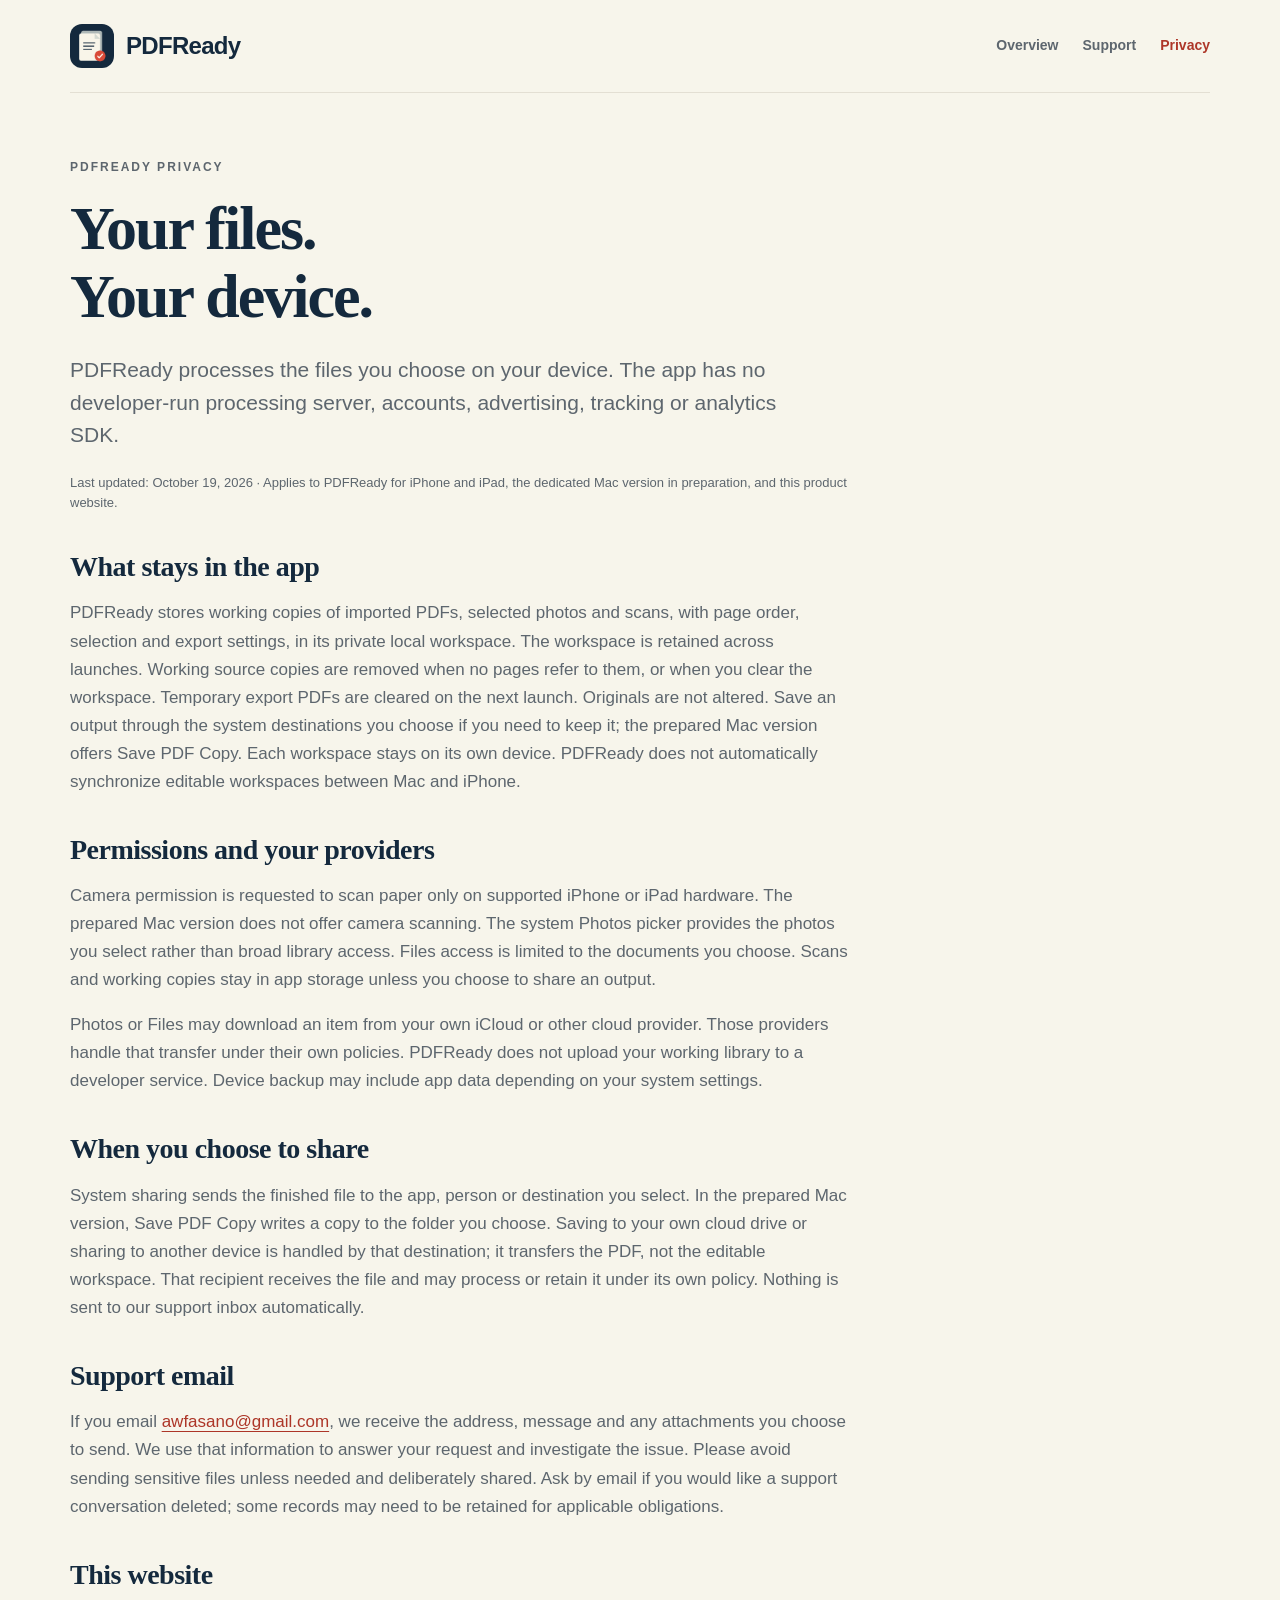
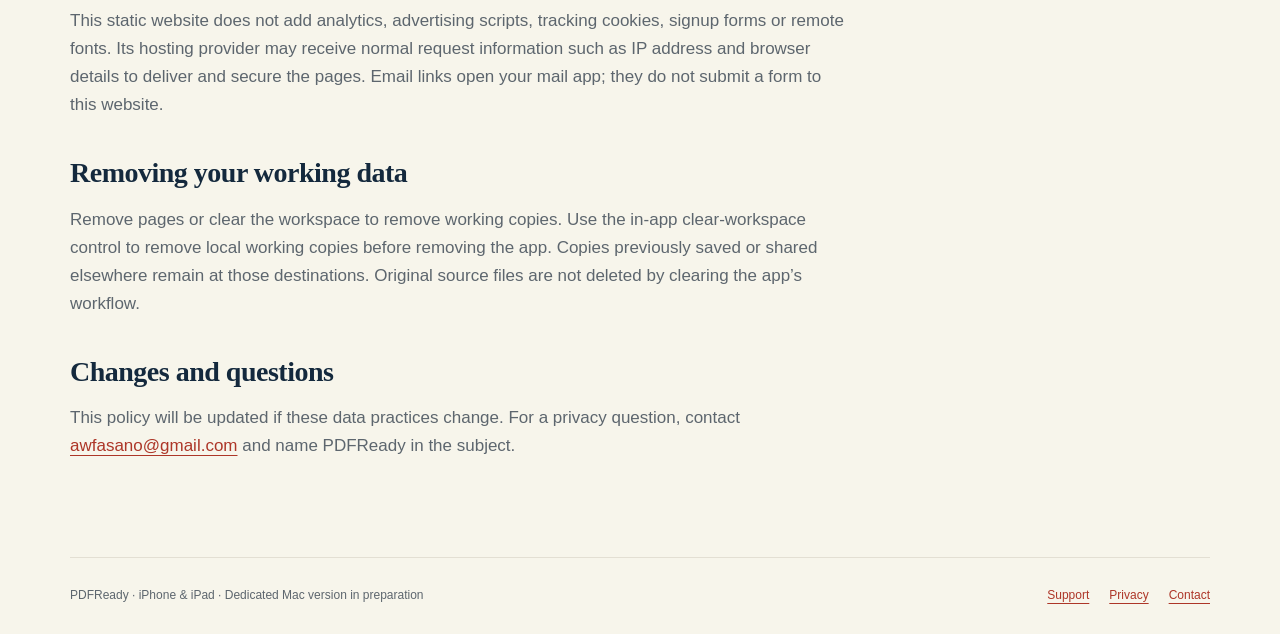
==== privacy.html @ 4ec9fe37 "PDFReady marketing, support and privacy pages Co-Authored-By: Claude Opus 5.5 <noreply@anthropic.com" ====
<!doctype html>
<html lang="en"><head><meta charset="utf-8"><meta name="viewport" content="width=device-width,initial-scale=1"><title>PDFReady privacy policy</title><meta name="description" content="How PDFReady handles local working files, permissions, sharing and support email."><meta property="og:title" content="PDFReady privacy policy"><meta property="og:description" content="How PDFReady handles local working files, permissions, sharing and support email."><link rel="canonical" href="https://awfasano.github.io/pdfready/privacy.html"><meta property="og:url" content="https://awfasano.github.io/pdfready/privacy.html"><meta property="og:image" content="https://awfasano.github.io/pdfready/assets/app-icon.png"><meta name="theme-color" content="#F7F5EB"><link rel="icon" href="assets/app-icon.png"><link rel="stylesheet" href="style.css"><script defer src="site.js"></script></head><body><a class="skip" href="#main">Skip to content</a><div class="wrap"><header class="header"><a class="brand" href="index.html"><img src="assets/app-icon.png" width="44" height="44" alt=""><span>PDFReady</span></a><nav class="nav" aria-label="Main"><a href="index.html">Overview</a><a href="support.html">Support</a><a href="privacy.html" aria-current="page">Privacy</a></nav></header><main id="main"><section class="content privacy"><p class="eyebrow">PDFReady PRIVACY</p><h1>Your files.<br>Your device.</h1><p class="lead">PDFReady processes the files you choose on your device. The app has no developer-run processing server, accounts, advertising, tracking or analytics SDK.</p><p class="small">Last updated: October 19, 2026 · Applies to PDFReady for iPhone and iPad, the dedicated Mac version in preparation, and this product website.</p><h2>What stays in the app</h2><p>PDFReady stores working copies of imported PDFs, selected photos and scans, with page order, selection and export settings, in its private local workspace. The workspace is retained across launches. Working source copies are removed when no pages refer to them, or when you clear the workspace. Temporary export PDFs are cleared on the next launch. Originals are not altered. Save an output through the system destinations you choose if you need to keep it; the prepared Mac version offers Save PDF Copy. Each workspace stays on its own device. PDFReady does not automatically synchronize editable workspaces between Mac and iPhone.</p><h2>Permissions and your providers</h2><p>Camera permission is requested to scan paper only on supported iPhone or iPad hardware. The prepared Mac version does not offer camera scanning. The system Photos picker provides the photos you select rather than broad library access. Files access is limited to the documents you choose. Scans and working copies stay in app storage unless you choose to share an output.</p><p>Photos or Files may download an item from your own iCloud or other cloud provider. Those providers handle that transfer under their own policies. PDFReady does not upload your working library to a developer service. Device backup may include app data depending on your system settings.</p><h2>When you choose to share</h2><p>System sharing sends the finished file to the app, person or destination you select. In the prepared Mac version, Save PDF Copy writes a copy to the folder you choose. Saving to your own cloud drive or sharing to another device is handled by that destination; it transfers the PDF, not the editable workspace. That recipient receives the file and may process or retain it under its own policy. Nothing is sent to our support inbox automatically.</p><h2>Support email</h2><p>If you email <a href="mailto:awfasano@gmail.com">awfasano@gmail.com</a>, we receive the address, message and any attachments you choose to send. We use that information to answer your request and investigate the issue. Please avoid sending sensitive files unless needed and deliberately shared. Ask by email if you would like a support conversation deleted; some records may need to be retained for applicable obligations.</p><h2>This website</h2><p>This static website does not add analytics, advertising scripts, tracking cookies, signup forms or remote fonts. Its hosting provider may receive normal request information such as IP address and browser details to deliver and secure the pages. Email links open your mail app; they do not submit a form to this website.</p><h2>Removing your working data</h2><p>Remove pages or clear the workspace to remove working copies. Use the in-app clear-workspace control to remove local working copies before removing the app. Copies previously saved or shared elsewhere remain at those destinations. Original source files are not deleted by clearing the app’s workflow.</p><h2>Changes and questions</h2><p>This policy will be updated if these data practices change. For a privacy question, contact <a href="mailto:awfasano@gmail.com?subject=PDFReady%20privacy">awfasano@gmail.com</a> and name PDFReady in the subject.</p></section></main><footer class="footer"><div>PDFReady · iPhone &amp; iPad · Dedicated Mac version in preparation</div><div><a href="support.html">Support</a><a href="privacy.html">Privacy</a><a href="mailto:awfasano@gmail.com">Contact</a></div></footer></div><dialog id="screen-dialog" aria-labelledby="dialog-title"><div class="dialog-head"><span id="dialog-title" class="dialog-title">App screen</span><button type="button" data-close>Close</button></div><img class="dialog-image" alt=""><p class="dialog-note">Actual simulator screen. Fictional example content.</p></dialog></body></html>
---- style.css ----
:root{--accent:#D94A38;--strong:#AD3628;--ink:#14293D;--muted:#5D666E;--canvas:#F7F5EB;--soft:#F5E1D6;--line:#E3DFD3;--display:Georgia,"Times New Roman",serif;--weight:600;}

*{box-sizing:border-box}html{scroll-behavior:smooth}body{margin:0;background:var(--canvas);color:var(--ink);font:17px/1.65 -apple-system,BlinkMacSystemFont,"Segoe UI",sans-serif}a{color:var(--strong);text-underline-offset:4px}button{font:inherit}img{max-width:100%;height:auto;display:block}a,button,summary{touch-action:manipulation}a:focus-visible,button:focus-visible,summary:focus-visible{outline:3px solid var(--strong);outline-offset:5px}::selection{background:var(--soft)}.skip{position:absolute;top:-100px;left:16px;background:white;padding:10px;z-index:5}.skip:focus{top:8px}.wrap{width:min(1140px,calc(100% - 48px));margin:auto}.header{display:flex;align-items:center;justify-content:space-between;gap:20px;padding:24px 0;border-bottom:1px solid var(--line)}.brand{display:flex;align-items:center;gap:12px;color:var(--ink);text-decoration:none;font-size:24px;font-weight:750;letter-spacing:-.7px}.brand img{width:44px;border-radius:12px}.nav{display:flex;gap:24px;flex-wrap:wrap}.nav a{font-size:14px;font-weight:650;text-decoration:none;color:var(--muted);padding:10px 0}.nav a[aria-current=page]{color:var(--strong)}.eyebrow{color:var(--strong);font:700 12px/1.4 -apple-system,sans-serif;letter-spacing:2px;margin:0 0 18px;text-transform:uppercase}.hero{display:grid;grid-template-columns:1.2fr .8fr;gap:70px;align-items:center;padding:66px 0 72px}.hero h1{font-family:var(--display);font-size:clamp(44px,6vw,76px);letter-spacing:-3px;line-height:1.03;margin:0 0 24px;font-weight:var(--weight)}.lead{max-width:560px;color:var(--muted);font-size:21px;line-height:1.55}.badge{display:inline-flex;gap:8px;align-items:center;font-size:12px;font-weight:700;letter-spacing:.8px;padding:6px 11px;background:var(--soft);border-radius:999px;margin-bottom:26px}.dot{height:6px;width:6px;background:var(--strong);border-radius:50%}.actions{display:flex;gap:12px;align-items:center;flex-wrap:wrap;margin:28px 0 20px}.button{display:inline-flex;min-height:48px;align-items:center;justify-content:center;padding:12px 22px;background:var(--ink);color:white;border-radius:15px;text-decoration:none;font-size:15px;font-weight:700;border:0;cursor:pointer}.button.secondary{background:white;color:var(--ink);border:1px solid var(--line)}.small{font-size:13px;line-height:1.55;color:var(--muted)}.hero-figure{margin:0;padding:22px 40px 0;background:var(--soft);border-radius:36px}.hero-figure img{width:270px;margin:auto;border-radius:24px;box-shadow:0 16px 48px #00000013}.hero-figure figcaption{text-align:center;margin:16px -18px 0;padding-bottom:20px;font-size:11px;line-height:1.6;color:var(--muted)}.section{padding:60px 0;border-top:1px solid var(--line)}h2{font-family:var(--display);font-size:clamp(30px,4vw,45px);line-height:1.12;letter-spacing:-1.3px;font-weight:var(--weight);margin:0 0 22px}h3{font-size:21px;line-height:1.4;margin:0 0 10px;letter-spacing:-.4px}.steps{display:grid;grid-template-columns:repeat(3,1fr);gap:26px;margin-top:32px}.step .number{display:inline-flex;align-items:center;justify-content:center;width:36px;height:36px;border:1px solid var(--line);border-radius:50%;font-size:13px;font-weight:700;margin-bottom:24px;background:white}.step p{color:var(--muted);font-size:16px;margin:0}.split{display:grid;grid-template-columns:1fr 1fr;gap:68px;align-items:start}.split p{margin:0 0 20px}.notice{padding:20px 24px;background:white;border-radius:18px;color:var(--muted);font-size:14px;border:1px solid var(--line)}.shots{display:grid;grid-template-columns:repeat(2,1fr);gap:24px;margin-top:30px}.shot{margin:0}.shot-wide{grid-column:1/-1}.shot-wide .shot-open img{max-height:700px}.shot-open{width:100%;padding:24px;background:var(--soft);border:0;border-radius:24px;cursor:zoom-in}.shot-open img{max-height:470px;width:auto;margin:auto;border-radius:18px;box-shadow:0 10px 30px #00000012}.shot figcaption{padding:16px 2px;font-size:14px;font-weight:650;line-height:1.5}.shot figcaption small{display:block;color:var(--muted);font-weight:400;font-size:12px;margin-top:5px}.price-band{display:flex;align-items:center;justify-content:space-between;gap:30px;background:var(--ink);color:white;padding:32px 38px;border-radius:26px}.price-band h2{font-size:32px;margin:0 0 10px}.price-band p{margin:0;color:#ffffffce;font-size:15px}.price-band .amount{white-space:nowrap;font-size:46px;font-weight:var(--weight);font-family:var(--display);letter-spacing:-2px}.content{max-width:780px;padding:66px 0 80px}.content h1{font:var(--weight) clamp(42px,6vw,62px)/1.1 var(--display);letter-spacing:-2px;margin:0 0 24px}.content h2{font-size:28px;margin-top:38px;margin-bottom:14px;letter-spacing:-.5px}.content .lead{max-width:760px}.help-card{margin:28px 0;background:white;border:1px solid var(--line);padding:26px;border-radius:22px}.help-card h2{margin:0 0 12px}.faq details{border-bottom:1px solid var(--line);padding:17px 0}.faq summary{cursor:pointer;font-size:17px;font-weight:650;min-height:44px;padding:8px 22px 8px 0}.faq details p{margin:12px 0 8px;color:var(--muted);font-size:16px}.privacy p{color:var(--muted)}.footer{border-top:1px solid var(--line);padding:28px 0;display:flex;justify-content:space-between;gap:24px;color:var(--muted);font-size:12px}.footer div:last-child{display:flex;gap:20px;flex-wrap:wrap}dialog{border:0;border-radius:26px;padding:18px;background:var(--canvas);max-width:min(650px,calc(100% - 24px));max-height:calc(100% - 24px)}dialog::backdrop{background:#122F35b3}.dialog-head{display:flex;align-items:center;justify-content:space-between;gap:16px;margin-bottom:16px;font-weight:650;font-size:14px}.dialog-head button{background:var(--ink);border:0;color:white;border-radius:12px;padding:10px 16px;min-height:44px;cursor:pointer}.dialog-image{max-height:75vh;width:auto;margin:auto;max-width:100%;border-radius:14px}.dialog-note{text-align:center;font-size:11px;color:var(--muted);margin:12px 0 0}
@media(max-width:760px){.wrap{width:calc(100% - 36px)}.header{padding:18px 0;gap:14px;align-items:flex-start}.brand{font-size:21px;gap:9px}.brand img{width:34px;border-radius:9px}.nav{gap:14px}.nav a{font-size:12px;padding:7px 0}.hero{grid-template-columns:1fr;gap:32px;padding:44px 0}.hero h1{letter-spacing:-2px;font-size:58px}.lead{font-size:19px}.hero-figure{padding:28px 32px 0;max-width:420px;width:100%;margin:auto}.hero-figure img{width:240px}.section{padding:42px 0}.steps{grid-template-columns:1fr;gap:26px}.step{display:grid;grid-template-columns:36px 1fr;column-gap:18px}.step .number{grid-row:1/3;margin-bottom:0}.step h3{margin-top:4px}.split{grid-template-columns:1fr;gap:24px}.shots{grid-template-columns:1fr;gap:14px}.shot-open{padding:24px}.shot-open img{max-height:490px}.price-band{padding:26px;align-items:flex-start;flex-direction:column;gap:18px}.price-band .amount{font-size:40px}.content{padding:42px 0 54px}.footer{flex-direction:column;gap:12px}}
@media(max-width:360px){.header{flex-direction:column}.hero h1{font-size:49px}.actions .button{width:100%}}
@media(prefers-reduced-motion:reduce){html{scroll-behavior:auto}}
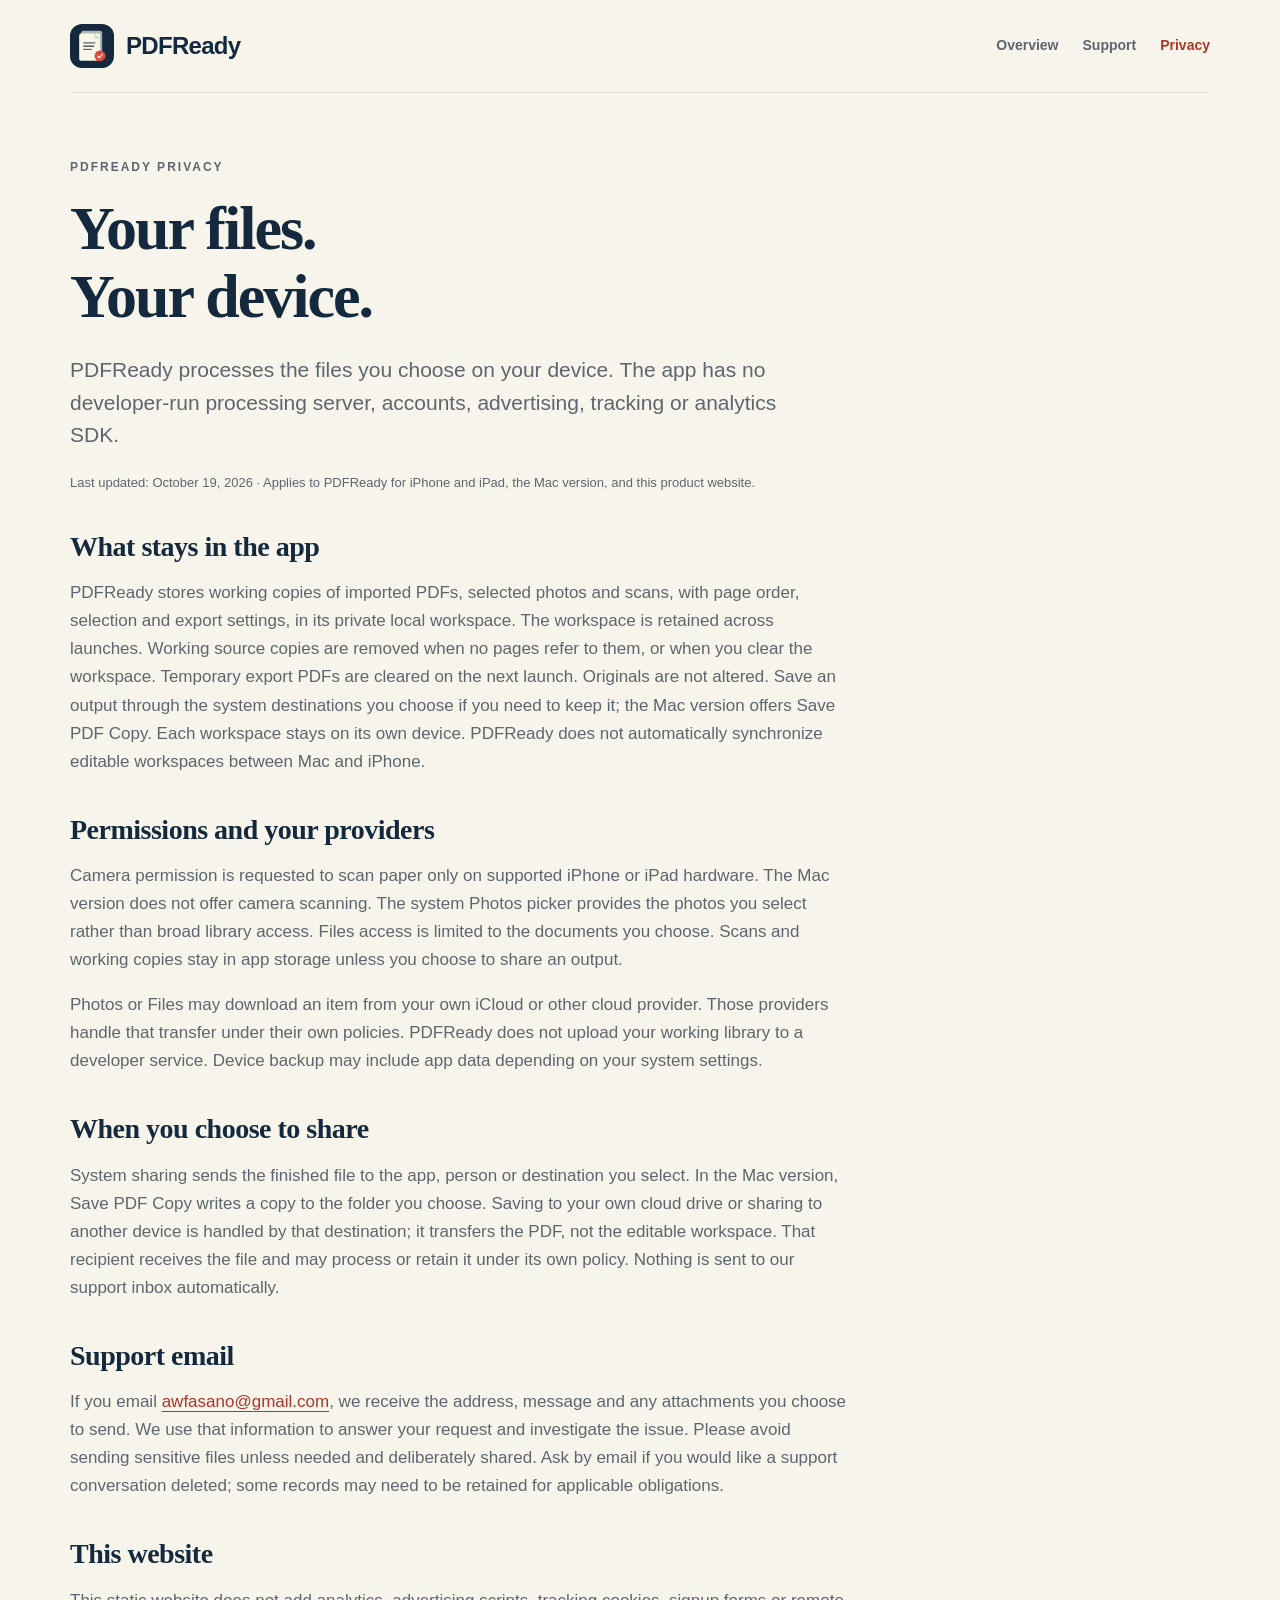
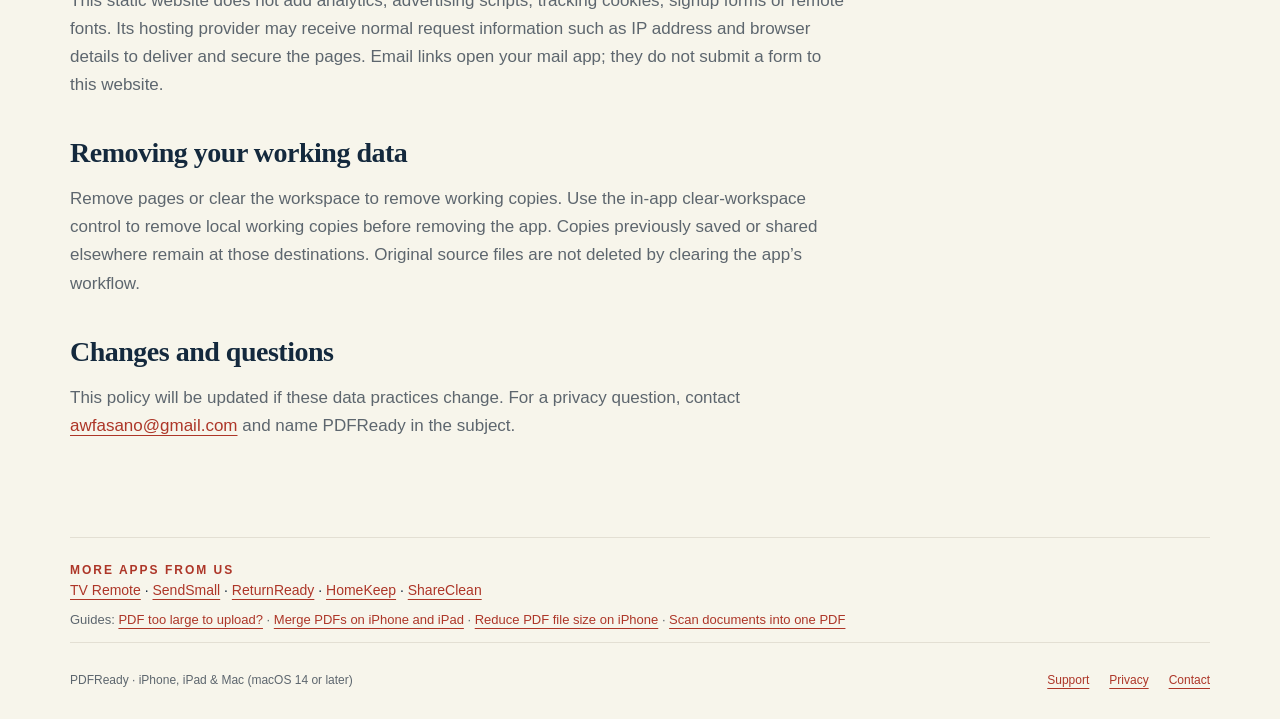
==== commit 89626a0c: "Add search guide pages, Smart App Banner, sitemap and cross-promo; correct pricing and Mac availabil" ====
--- a/privacy.html
+++ b/privacy.html
@@ -1,2 +1,2 @@
 <!doctype html>
-<html lang="en"><head><meta charset="utf-8"><meta name="viewport" content="width=device-width,initial-scale=1"><title>PDFReady privacy policy</title><meta name="description" content="How PDFReady handles local working files, permissions, sharing and support email."><meta property="og:title" content="PDFReady privacy policy"><meta property="og:description" content="How PDFReady handles local working files, permissions, sharing and support email."><link rel="canonical" href="https://awfasano.github.io/pdfready/privacy.html"><meta property="og:url" content="https://awfasano.github.io/pdfready/privacy.html"><meta property="og:image" content="https://awfasano.github.io/pdfready/assets/app-icon.png"><meta name="theme-color" content="#F7F5EB"><link rel="icon" href="assets/app-icon.png"><link rel="stylesheet" href="style.css"><script defer src="site.js"></script></head><body><a class="skip" href="#main">Skip to content</a><div class="wrap"><header class="header"><a class="brand" href="index.html"><img src="assets/app-icon.png" width="44" height="44" alt=""><span>PDFReady</span></a><nav class="nav" aria-label="Main"><a href="index.html">Overview</a><a href="support.html">Support</a><a href="privacy.html" aria-current="page">Privacy</a></nav></header><main id="main"><section class="content privacy"><p class="eyebrow">PDFReady PRIVACY</p><h1>Your files.<br>Your device.</h1><p class="lead">PDFReady processes the files you choose on your device. The app has no developer-run processing server, accounts, advertising, tracking or analytics SDK.</p><p class="small">Last updated: October 19, 2026 · Applies to PDFReady for iPhone and iPad, the dedicated Mac version in preparation, and this product website.</p><h2>What stays in the app</h2><p>PDFReady stores working copies of imported PDFs, selected photos and scans, with page order, selection and export settings, in its private local workspace. The workspace is retained across launches. Working source copies are removed when no pages refer to them, or when you clear the workspace. Temporary export PDFs are cleared on the next launch. Originals are not altered. Save an output through the system destinations you choose if you need to keep it; the prepared Mac version offers Save PDF Copy. Each workspace stays on its own device. PDFReady does not automatically synchronize editable workspaces between Mac and iPhone.</p><h2>Permissions and your providers</h2><p>Camera permission is requested to scan paper only on supported iPhone or iPad hardware. The prepared Mac version does not offer camera scanning. The system Photos picker provides the photos you select rather than broad library access. Files access is limited to the documents you choose. Scans and working copies stay in app storage unless you choose to share an output.</p><p>Photos or Files may download an item from your own iCloud or other cloud provider. Those providers handle that transfer under their own policies. PDFReady does not upload your working library to a developer service. Device backup may include app data depending on your system settings.</p><h2>When you choose to share</h2><p>System sharing sends the finished file to the app, person or destination you select. In the prepared Mac version, Save PDF Copy writes a copy to the folder you choose. Saving to your own cloud drive or sharing to another device is handled by that destination; it transfers the PDF, not the editable workspace. That recipient receives the file and may process or retain it under its own policy. Nothing is sent to our support inbox automatically.</p><h2>Support email</h2><p>If you email <a href="mailto:awfasano@gmail.com">awfasano@gmail.com</a>, we receive the address, message and any attachments you choose to send. We use that information to answer your request and investigate the issue. Please avoid sending sensitive files unless needed and deliberately shared. Ask by email if you would like a support conversation deleted; some records may need to be retained for applicable obligations.</p><h2>This website</h2><p>This static website does not add analytics, advertising scripts, tracking cookies, signup forms or remote fonts. Its hosting provider may receive normal request information such as IP address and browser details to deliver and secure the pages. Email links open your mail app; they do not submit a form to this website.</p><h2>Removing your working data</h2><p>Remove pages or clear the workspace to remove working copies. Use the in-app clear-workspace control to remove local working copies before removing the app. Copies previously saved or shared elsewhere remain at those destinations. Original source files are not deleted by clearing the app’s workflow.</p><h2>Changes and questions</h2><p>This policy will be updated if these data practices change. For a privacy question, contact <a href="mailto:awfasano@gmail.com?subject=PDFReady%20privacy">awfasano@gmail.com</a> and name PDFReady in the subject.</p></section></main><footer class="footer"><div>PDFReady · iPhone &amp; iPad · Dedicated Mac version in preparation</div><div><a href="support.html">Support</a><a href="privacy.html">Privacy</a><a href="mailto:awfasano@gmail.com">Contact</a></div></footer></div><dialog id="screen-dialog" aria-labelledby="dialog-title"><div class="dialog-head"><span id="dialog-title" class="dialog-title">App screen</span><button type="button" data-close>Close</button></div><img class="dialog-image" alt=""><p class="dialog-note">Actual simulator screen. Fictional example content.</p></dialog></body></html>+<html lang="en"><head><meta charset="utf-8"><meta name="viewport" content="width=device-width,initial-scale=1"><title>PDFReady privacy policy</title><meta name="apple-itunes-app" content="app-id=6822133500"><meta name="description" content="How PDFReady handles local working files, permissions, sharing and support email."><meta property="og:title" content="PDFReady privacy policy"><meta property="og:description" content="How PDFReady handles local working files, permissions, sharing and support email."><link rel="canonical" href="https://awfasano.github.io/pdfready/privacy.html"><meta property="og:url" content="https://awfasano.github.io/pdfready/privacy.html"><meta property="og:image" content="https://awfasano.github.io/pdfready/assets/app-icon.png"><meta name="theme-color" content="#F7F5EB"><link rel="icon" href="assets/app-icon.png"><link rel="stylesheet" href="style.css"><script defer src="site.js"></script></head><body><a class="skip" href="#main">Skip to content</a><div class="wrap"><header class="header"><a class="brand" href="index.html"><img src="assets/app-icon.png" width="44" height="44" alt=""><span>PDFReady</span></a><nav class="nav" aria-label="Main"><a href="index.html">Overview</a><a href="support.html">Support</a><a href="privacy.html" aria-current="page">Privacy</a></nav></header><main id="main"><section class="content privacy"><p class="eyebrow">PDFReady PRIVACY</p><h1>Your files.<br>Your device.</h1><p class="lead">PDFReady processes the files you choose on your device. The app has no developer-run processing server, accounts, advertising, tracking or analytics SDK.</p><p class="small">Last updated: October 19, 2026 · Applies to PDFReady for iPhone and iPad, the Mac version, and this product website.</p><h2>What stays in the app</h2><p>PDFReady stores working copies of imported PDFs, selected photos and scans, with page order, selection and export settings, in its private local workspace. The workspace is retained across launches. Working source copies are removed when no pages refer to them, or when you clear the workspace. Temporary export PDFs are cleared on the next launch. Originals are not altered. Save an output through the system destinations you choose if you need to keep it; the Mac version offers Save PDF Copy. Each workspace stays on its own device. PDFReady does not automatically synchronize editable workspaces between Mac and iPhone.</p><h2>Permissions and your providers</h2><p>Camera permission is requested to scan paper only on supported iPhone or iPad hardware. The Mac version does not offer camera scanning. The system Photos picker provides the photos you select rather than broad library access. Files access is limited to the documents you choose. Scans and working copies stay in app storage unless you choose to share an output.</p><p>Photos or Files may download an item from your own iCloud or other cloud provider. Those providers handle that transfer under their own policies. PDFReady does not upload your working library to a developer service. Device backup may include app data depending on your system settings.</p><h2>When you choose to share</h2><p>System sharing sends the finished file to the app, person or destination you select. In the Mac version, Save PDF Copy writes a copy to the folder you choose. Saving to your own cloud drive or sharing to another device is handled by that destination; it transfers the PDF, not the editable workspace. That recipient receives the file and may process or retain it under its own policy. Nothing is sent to our support inbox automatically.</p><h2>Support email</h2><p>If you email <a href="mailto:awfasano@gmail.com">awfasano@gmail.com</a>, we receive the address, message and any attachments you choose to send. We use that information to answer your request and investigate the issue. Please avoid sending sensitive files unless needed and deliberately shared. Ask by email if you would like a support conversation deleted; some records may need to be retained for applicable obligations.</p><h2>This website</h2><p>This static website does not add analytics, advertising scripts, tracking cookies, signup forms or remote fonts. Its hosting provider may receive normal request information such as IP address and browser details to deliver and secure the pages. Email links open your mail app; they do not submit a form to this website.</p><h2>Removing your working data</h2><p>Remove pages or clear the workspace to remove working copies. Use the in-app clear-workspace control to remove local working copies before removing the app. Copies previously saved or shared elsewhere remain at those destinations. Original source files are not deleted by clearing the app’s workflow.</p><h2>Changes and questions</h2><p>This policy will be updated if these data practices change. For a privacy question, contact <a href="mailto:awfasano@gmail.com?subject=PDFReady%20privacy">awfasano@gmail.com</a> and name PDFReady in the subject.</p></section></main><section class="more-apps" aria-label="More apps from us"><p class="eyebrow">More apps from us</p><p><a href="https://awfasano.github.io/tvremote/">TV Remote</a> · <a href="https://awfasano.github.io/sendsmall/">SendSmall</a> · <a href="https://awfasano.github.io/returnready/">ReturnReady</a> · <a href="https://awfasano.github.io/homekeep-site/">HomeKeep</a> · <a href="https://awfasano.github.io/shareclean/">ShareClean</a></p></section><p class="small guides">Guides: <a href="pdf-too-large-to-upload.html">PDF too large to upload?</a> · <a href="merge-pdfs-iphone.html">Merge PDFs on iPhone and iPad</a> · <a href="reduce-pdf-file-size-iphone.html">Reduce PDF file size on iPhone</a> · <a href="scan-documents-to-one-pdf.html">Scan documents into one PDF</a></p><footer class="footer"><div>PDFReady · iPhone, iPad &amp; Mac (macOS 14 or later)</div><div><a href="support.html">Support</a><a href="privacy.html">Privacy</a><a href="mailto:awfasano@gmail.com">Contact</a></div></footer></div><dialog id="screen-dialog" aria-labelledby="dialog-title"><div class="dialog-head"><span id="dialog-title" class="dialog-title">App screen</span><button type="button" data-close>Close</button></div><img class="dialog-image" alt=""><p class="dialog-note">Actual simulator screen. Fictional example content.</p></dialog></body></html>
--- a/style.css
+++ b/style.css
@@ -4,3 +4,5 @@
 @media(max-width:760px){.wrap{width:calc(100% - 36px)}.header{padding:18px 0;gap:14px;align-items:flex-start}.brand{font-size:21px;gap:9px}.brand img{width:34px;border-radius:9px}.nav{gap:14px}.nav a{font-size:12px;padding:7px 0}.hero{grid-template-columns:1fr;gap:32px;padding:44px 0}.hero h1{letter-spacing:-2px;font-size:58px}.lead{font-size:19px}.hero-figure{padding:28px 32px 0;max-width:420px;width:100%;margin:auto}.hero-figure img{width:240px}.section{padding:42px 0}.steps{grid-template-columns:1fr;gap:26px}.step{display:grid;grid-template-columns:36px 1fr;column-gap:18px}.step .number{grid-row:1/3;margin-bottom:0}.step h3{margin-top:4px}.split{grid-template-columns:1fr;gap:24px}.shots{grid-template-columns:1fr;gap:14px}.shot-open{padding:24px}.shot-open img{max-height:490px}.price-band{padding:26px;align-items:flex-start;flex-direction:column;gap:18px}.price-band .amount{font-size:40px}.content{padding:42px 0 54px}.footer{flex-direction:column;gap:12px}}
 @media(max-width:360px){.header{flex-direction:column}.hero h1{font-size:49px}.actions .button{width:100%}}
 @media(prefers-reduced-motion:reduce){html{scroll-behavior:auto}}
+
+.cta{margin:22px 0 14px}.store-badge{display:inline-block;line-height:0}.store-badge img{height:54px;width:auto}.how{padding-left:24px;color:var(--ink)}.how li{margin:0 0 12px}.more-apps{border-top:1px solid var(--line);padding:24px 0 8px;font-size:14px}.more-apps p{margin:0}.guides{margin:0 0 12px}
